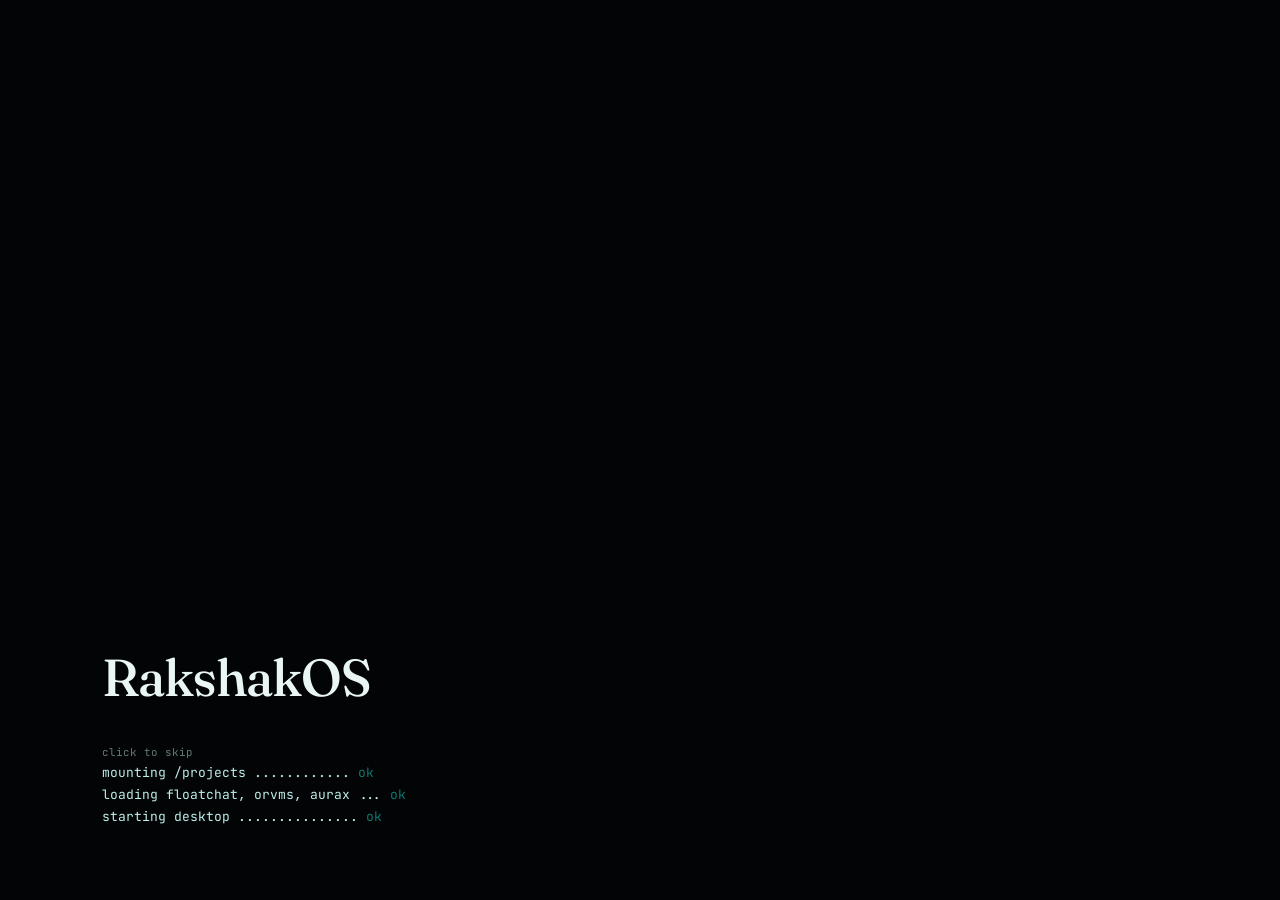
==== index.html @ 95b020c1 "Portfolio: retro desktop OS, FloatChat browser demo, AURAX and ORVMS case studies" ====
<!doctype html>
<html lang="en">
<head>
<meta charset="utf-8">
<meta name="viewport" content="width=device-width,initial-scale=1,viewport-fit=cover">
<title>Rakshak M K — Software Engineer</title>
<meta name="description" content="Portfolio of Rakshak M K, software engineer: FloatChat (RAG over Argo ocean data), ORVMS (maritime risk platform) and AURAX (GNSS-denied UAV stack) — all live, in a retro desktop.">
<meta name="theme-color" content="#05080b">
<meta property="og:title" content="Rakshak M K — Software Engineer">
<meta property="og:description" content="Live demos: ocean-data RAG, maritime risk platform, GNSS-denied UAV mission stack.">
<link rel="icon" href="data:image/svg+xml,%3Csvg xmlns='http://www.w3.org/2000/svg' viewBox='0 0 32 32'%3E%3Crect width='32' height='32' rx='6' fill='%2305080b'/%3E%3Cpath d='M6 21c4-9 8-9 11-3s5 3 9-6' fill='none' stroke='%234fd1c5' stroke-width='2.5' stroke-linecap='square'/%3E%3C/svg%3E">
<link rel="preconnect" href="https://fonts.googleapis.com"><link rel="preconnect" href="https://fonts.gstatic.com" crossorigin>
<link href="https://fonts.googleapis.com/css2?family=Fraunces:ital,opsz,wght@0,9..144,400;0,9..144,500;1,9..144,400&family=Inter:wght@400;500;600&family=JetBrains+Mono:wght@400;500;600&display=swap" rel="stylesheet">
<link rel="stylesheet" href="assets/os.css">
<script>try{var t=localStorage.getItem('os-theme');if(t)document.documentElement.dataset.theme=t;else if(matchMedia('(prefers-color-scheme: light)').matches)document.documentElement.dataset.theme='paper'}catch(e){}</script>
</head>
<body>
<svg width="0" height="0" style="position:absolute" aria-hidden="true">
  <symbol id="i-readme" viewBox="0 0 24 24"><path d="M5 3h10l4 4v14H5z M15 3v4h4 M8 11h8 M8 14h8 M8 17h5"/></symbol>
  <symbol id="i-folder" viewBox="0 0 24 24"><path d="M3 6h7l2 2h9v11H3z M3 10h18"/></symbol>
  <symbol id="i-term" viewBox="0 0 24 24"><path d="M3 5h18v14H3z M7 10l3 2.5L7 15 M12 15h5"/></symbol>
  <symbol id="i-wave" viewBox="0 0 24 24"><path d="M3 5h18v14H3z M5 15c2-6 4-6 6-2s4 4 8-3 M3 9h18"/></symbol>
  <symbol id="i-ship" viewBox="0 0 24 24"><path d="M12 3v9 M8 7h8 M3 14l2 5h14l2-5z M6 14v-2h12v2 M2 22c3-2 5 2 8 0s5 2 8 0 3 0 4 0"/></symbol>
  <symbol id="i-uav" viewBox="0 0 24 24"><path d="M12 3l2 6 9 5-1 2-8-2v4l3 3-1 2-4-2-4 2-1-2 3-3v-4l-8 2-1-2 9-5z"/></symbol>
  <symbol id="i-pdf" viewBox="0 0 24 24"><path d="M5 3h10l4 4v14H5z M15 3v4h4 M8 15h2a1.5 1.5 0 000-3H8v5 M13 17v-5h1.5a2.5 2.5 0 010 5z"/></symbol>
  <symbol id="i-mail" viewBox="0 0 24 24"><path d="M3 6h18v13H3z M3 7l9 7 9-7"/></symbol>
  <symbol id="i-brief" viewBox="0 0 24 24"><path d="M3 8h18v12H3z M9 8V5h6v3 M3 13h18"/></symbol>
  <symbol id="i-chip" viewBox="0 0 24 24"><path d="M7 7h10v10H7z M10 10h4v4h-4z M9 3v4 M15 3v4 M9 17v4 M15 17v4 M3 9h4 M3 15h4 M17 9h4 M17 15h4"/></symbol>
  <symbol id="i-theme" viewBox="0 0 24 24"><path d="M12 3a9 9 0 100 18V3z"/></symbol>
  <symbol id="i-classic" viewBox="0 0 24 24"><path d="M4 4h16v16H4z M4 9h16 M8 13h8 M8 16h5"/></symbol>
</svg>

<main id="desk" aria-label="Desktop">
  <canvas id="wall" aria-hidden="true"></canvas>
  <div id="widget"><b>Rakshak M K</b><span>SOFTWARE ENGINEER · BENGALURU</span><i>double-click an icon · or type in the Terminal</i></div>
  <nav id="icons" aria-label="Applications"></nav>
  <div id="wins"></div>
</main>

<footer id="tb">
  <button id="start" aria-haspopup="menu" aria-expanded="false"><svg width="16" height="16" viewBox="0 0 24 24" fill="none" stroke="currentColor" stroke-width="2.4"><path d="M3 18c4-10 8-10 11-3s5 3 7-6"/></svg>START</button>
  <div id="tasks" role="tablist" aria-label="Open windows"></div>
  <div id="tray"><button id="b-theme" title="Switch theme" aria-label="Switch theme">◐</button><span class="clock" id="clock">--:--</span></div>
</footer>
<div id="menu" role="menu" aria-label="Start menu"></div>

<!-- Crawler- and screen-reader-friendly text; the desktop above is progressive enhancement. -->
<section class="sr">
  <h1>Rakshak M K — Software Engineer</h1>
  <p>Computer Science undergraduate (BMSIT&amp;M, CGPA 8.66) and Software Engineer Intern at ApthaAI. Builds AI-driven, data-intensive systems.</p>
  <h2>Projects</h2>
  <ul>
    <li><a href="floatchat/">FloatChat</a> — natural-language questions over real Argo float profiles: NetCDF ingestion, PostgreSQL + pgvector semantic search, tool-using agent. Live demo.</li>
    <li><a href="orvms/">ORVMS</a> — multi-tenant maritime risk and supply-chain platform on Cloudflare Workers, D1 and Durable Objects; 226 automated tests.</li>
    <li><a href="aura-x/">AURAX</a> — GNSS-denied UAV mission stack with uncertainty-aware route planning; presented at ICMOTA 2026, IIT BHU.</li>
  </ul>
  <p><a href="classic.html">Classic view</a> · <a href="mailto:rakshak.km.3011@gmail.com">Email</a> · <a href="https://github.com/raksh3011">GitHub</a> · <a href="https://www.linkedin.com/in/rakshak-m-k/">LinkedIn</a></p>
</section>
<noscript><p style="position:fixed;inset:auto 0 60px 0;text-align:center;color:#aaa;font:14px sans-serif">The desktop needs JavaScript — see the <a href="classic.html" style="color:#4fd1c5">classic view</a>.</p></noscript>
<script src="assets/os.js"></script>
</body>
</html>
---- assets/os.css ----
/* RakshakOS — a retro desktop for a portfolio. Tokens first; everything themeable. */
:root{
  --bg:#05080b; --desk:#070d11; --panel:#0c1419; --panel2:#101b21; --line:#1b2a33; --line2:#2a3f4b;
  --ink:#e6eef0; --mute:#8fa3ad; --dim:#5d7380; --accent:#4fd1c5; --accent2:#f2b66d; --accent-ink:#031a18;
  --danger:#ff6b6b; --shadow:rgba(0,0,0,.55);
  --mono:'JetBrains Mono',ui-monospace,Consolas,monospace; --serif:'Fraunces',Georgia,serif; --sans:'Inter',system-ui,sans-serif;
  --bar:42px; --tb:44px; --r:6px;
}
:root[data-theme="paper"]{
  --bg:#d9d3c4; --desk:#cfc8b6; --panel:#f4efe3; --panel2:#ebe5d5; --line:#cbc3af; --line2:#a79f8a;
  --ink:#1a1f22; --mute:#4d5961; --dim:#76808a; --accent:#0a7a72; --accent2:#a35d0c; --accent-ink:#fff; --shadow:rgba(40,30,10,.35);
}
*{box-sizing:border-box;margin:0}
html,body{height:100%;overflow:hidden}
body{background:var(--bg);color:var(--ink);font:400 14px/1.55 var(--sans);-webkit-font-smoothing:antialiased;user-select:none;-webkit-user-select:none}
a{color:var(--accent)}
button{font:inherit;color:inherit}
:focus-visible{outline:2px solid var(--accent);outline-offset:2px}
.sr{position:absolute;width:1px;height:1px;overflow:hidden;clip:rect(0 0 0 0);white-space:nowrap}

/* ---------- desktop ---------- */
#desk{position:fixed;inset:0 0 var(--tb) 0;background:var(--desk);overflow:hidden}
#wall{position:absolute;inset:0;width:100%;height:100%}
#desk::before{content:"";position:absolute;inset:0;background-image:radial-gradient(var(--line) 1px,transparent 1px);background-size:24px 24px;opacity:.55;pointer-events:none}
.crt::after{content:"";position:fixed;inset:0;pointer-events:none;z-index:9999;background:repeating-linear-gradient(0deg,rgba(0,0,0,.07) 0 1px,transparent 1px 3px);mix-blend-mode:multiply}
#widget{position:absolute;right:28px;top:24px;text-align:right;pointer-events:none}
#widget b{display:block;font:500 clamp(22px,3vw,34px)/1.1 var(--serif);letter-spacing:-.02em}
#widget span{font:12px var(--mono);color:var(--mute);letter-spacing:.06em}
#widget i{display:block;font:11px var(--mono);color:var(--dim);font-style:normal;margin-top:6px}
#icons{position:absolute;left:14px;top:14px;bottom:14px;display:flex;flex-direction:column;flex-wrap:wrap;gap:6px 6px;align-content:flex-start}
.ico{width:92px;padding:8px 4px 6px;border:1px solid transparent;background:none;border-radius:var(--r);cursor:default;text-align:center;display:flex;flex-direction:column;align-items:center;gap:6px}
.ico svg{width:44px;height:44px;stroke:var(--accent);fill:none;stroke-width:1.5;stroke-linecap:square;stroke-linejoin:miter;filter:drop-shadow(2px 2px 0 var(--shadow))}
.ico span{font:500 11.5px/1.25 var(--mono);color:var(--ink);padding:1px 4px;text-shadow:0 1px 0 var(--bg)}
.ico:hover,.ico.sel{background:color-mix(in srgb,var(--accent) 14%,transparent);border-color:color-mix(in srgb,var(--accent) 45%,transparent)}
.ico.sel span{background:var(--accent);color:var(--accent-ink);text-shadow:none}

/* ---------- windows ---------- */
.win{position:absolute;display:flex;flex-direction:column;background:var(--panel);border:1px solid var(--line2);border-radius:var(--r);box-shadow:5px 5px 0 var(--shadow);min-width:280px;min-height:160px;overflow:hidden}
.win.active{border-color:var(--accent);box-shadow:5px 5px 0 var(--shadow),0 0 0 1px color-mix(in srgb,var(--accent) 35%,transparent)}
.win.max{inset:0!important;width:auto!important;height:auto!important;border-radius:0;box-shadow:none}
.win.min{display:none}
.win.opening{animation:pop .16s ease-out}
@keyframes pop{from{transform:scale(.96);opacity:0}}
.tbar{height:34px;flex:none;display:flex;align-items:center;gap:10px;padding:0 6px 0 12px;background:var(--panel2);border-bottom:1px solid var(--line);cursor:grab;touch-action:none}
.win.active .tbar{background:linear-gradient(90deg,color-mix(in srgb,var(--accent) 22%,var(--panel2)),var(--panel2) 70%)}
.tbar:active{cursor:grabbing}
.tbar svg{width:15px;height:15px;stroke:var(--accent);fill:none;stroke-width:1.8;flex:none}
.tbar h2{flex:1;font:500 12px var(--mono);letter-spacing:.07em;text-transform:uppercase;white-space:nowrap;overflow:hidden;text-overflow:ellipsis;color:var(--mute)}
.win.active .tbar h2{color:var(--ink)}
.tctl{display:flex;gap:4px}
.tctl button{width:26px;height:24px;border:1px solid var(--line2);background:var(--panel);border-radius:3px;cursor:pointer;display:grid;place-items:center;font:13px/1 var(--mono);color:var(--mute)}
.tctl button:hover{background:var(--accent);color:var(--accent-ink);border-color:var(--accent)}
.tctl .x:hover{background:var(--danger);border-color:var(--danger);color:#fff}
.body{flex:1;min-height:0;overflow:auto;user-select:text;-webkit-user-select:text;position:relative}
.body iframe{position:absolute;inset:0;width:100%;height:100%;border:0;background:#000}
.win.dragging iframe,.win.resizing iframe{pointer-events:none}
.rz{position:absolute;right:0;bottom:0;width:18px;height:18px;cursor:nwse-resize;touch-action:none;background:linear-gradient(135deg,transparent 50%,var(--line2) 50% 58%,transparent 58% 70%,var(--line2) 70% 78%,transparent 78%)}
.win.max .rz{display:none}

/* window content typography */
.doc{padding:22px 26px 30px;max-width:78ch}
.doc h1{font:500 clamp(26px,3.4vw,38px)/1.1 var(--serif);letter-spacing:-.025em;margin-bottom:6px}
.doc h1 em{color:var(--accent);font-weight:400}
.doc h3{font:500 11px var(--mono);letter-spacing:.12em;text-transform:uppercase;color:var(--accent);margin:26px 0 8px}
.doc p{color:var(--mute);margin:8px 0}
.doc p b,.doc li b{color:var(--ink);font-weight:500}
.doc ul{padding-left:18px;color:var(--mute)}.doc li{margin:5px 0}
.sub{font:12px var(--mono);color:var(--dim);margin-bottom:14px}
.row{display:flex;gap:8px;flex-wrap:wrap;margin:14px 0 4px}
.btn{display:inline-flex;align-items:center;gap:7px;padding:7px 13px;font:500 12px var(--mono);border:1px solid var(--line2);background:var(--panel2);border-radius:3px;cursor:pointer;color:var(--ink);text-decoration:none;box-shadow:2px 2px 0 var(--shadow)}
.btn:hover{border-color:var(--accent);transform:translate(-1px,-1px)}
.btn:active{transform:translate(1px,1px);box-shadow:none}
.btn.pri{background:var(--accent);color:var(--accent-ink);border-color:var(--accent);font-weight:600}
.kv{display:grid;grid-template-columns:auto 1fr;gap:4px 16px;font:12.5px var(--mono);margin:6px 0}.kv dt{color:var(--dim)}.kv dd{margin:0;color:var(--ink)}
.cards{display:grid;grid-template-columns:repeat(auto-fit,minmax(250px,1fr));gap:14px;padding:18px}
.card{border:1px solid var(--line2);background:var(--panel2);border-radius:var(--r);padding:16px;display:flex;flex-direction:column;gap:8px;box-shadow:3px 3px 0 var(--shadow)}
.card:hover{border-color:var(--accent)}
.card h4{font:500 19px/1.2 var(--serif);letter-spacing:-.01em}
.card p{color:var(--mute);font-size:13px}
.tags{display:flex;gap:5px;flex-wrap:wrap}.tags span{font:11px var(--mono);padding:2px 7px;border:1px solid var(--line2);color:var(--mute);border-radius:3px}
.live{font:11px var(--mono);color:var(--accent);display:flex;gap:6px;align-items:center}
.live::before{content:"";width:7px;height:7px;border-radius:50%;background:var(--accent);box-shadow:0 0 8px var(--accent)}
.card .row{margin-top:auto}
.tl{border-left:1px solid var(--line2);margin:8px 0 0 5px;padding-left:20px;display:flex;flex-direction:column;gap:20px}
.tl div{position:relative}.tl div::before{content:"";position:absolute;left:-26px;top:7px;width:9px;height:9px;background:var(--accent)}
.tl h4{font-weight:600;font-size:14px}.tl small{font:12px var(--mono);color:var(--dim)}
.tl p{margin:4px 0 0}

/* terminal */
.term{background:#030607;color:#bfeee9;font:13px/1.5 var(--mono);padding:12px 14px;height:100%;overflow:auto;cursor:text}
:root[data-theme="paper"] .term{background:#14110b;color:#e5dfc8}
.term .o{white-space:pre-wrap;word-break:break-word}.term .p{color:var(--accent)}.term .d{color:#6b8791}.term a{color:var(--accent2)}
.term .in{display:flex;gap:8px}.term input{flex:1;background:none;border:0;outline:0;color:inherit;font:inherit;user-select:text;caret-color:var(--accent)}

/* ---------- taskbar ---------- */
#tb{position:fixed;left:0;right:0;bottom:0;height:var(--tb);background:var(--panel);border-top:1px solid var(--line2);display:flex;align-items:center;gap:8px;padding:0 8px;z-index:9000}
#start{height:32px;padding:0 14px;background:var(--accent);color:var(--accent-ink);border:0;border-radius:3px;font:600 13px var(--mono);cursor:pointer;display:flex;align-items:center;gap:8px;box-shadow:2px 2px 0 var(--shadow)}
#start:active{transform:translate(1px,1px);box-shadow:none}
#tasks{flex:1;display:flex;gap:6px;overflow:hidden;min-width:0}
.task{max-width:190px;min-width:0;height:30px;padding:0 12px;background:var(--panel2);border:1px solid var(--line2);border-radius:3px;cursor:pointer;font:12px var(--mono);white-space:nowrap;overflow:hidden;text-overflow:ellipsis;color:var(--mute)}
.task.on{border-color:var(--accent);color:var(--ink);background:color-mix(in srgb,var(--accent) 14%,var(--panel2))}
.task.m{opacity:.6}
#tray{display:flex;align-items:center;gap:8px;font:12px var(--mono);color:var(--mute)}
#tray button{background:none;border:1px solid var(--line2);border-radius:3px;height:28px;padding:0 9px;cursor:pointer;color:var(--mute)}
#tray button:hover{color:var(--ink);border-color:var(--accent)}
#menu{position:fixed;left:8px;bottom:calc(var(--tb) + 6px);width:290px;background:var(--panel);border:1px solid var(--accent);border-radius:var(--r);box-shadow:5px 5px 0 var(--shadow);z-index:9100;padding:6px;display:none}
#menu.open{display:block;animation:pop .12s ease-out}
#menu header{padding:10px 12px;border-bottom:1px solid var(--line);margin-bottom:4px}
#menu header b{font:500 18px var(--serif);display:block}#menu header span{font:11px var(--mono);color:var(--dim)}
#menu button,#menu a{display:flex;gap:12px;align-items:center;width:100%;padding:9px 12px;background:none;border:0;border-radius:3px;text-align:left;cursor:pointer;text-decoration:none;color:var(--ink);font:13px var(--mono)}
#menu button:hover,#menu a:hover{background:var(--accent);color:var(--accent-ink)}
#menu svg{width:18px;height:18px;stroke:currentColor;fill:none;stroke-width:1.6}
#menu hr{border:0;border-top:1px solid var(--line);margin:4px 0}

/* boot */
#boot{position:fixed;inset:0;background:#020405;color:#bfeee9;z-index:99999;font:13px/1.7 var(--mono);padding:8vh 8vw;display:flex;flex-direction:column;justify-content:flex-end;cursor:pointer}
#boot .ok{color:var(--accent)}#boot b{font:500 clamp(28px,5vw,52px) var(--serif);color:#e9f6f5;display:block;margin-bottom:18px;letter-spacing:-.02em}
#boot small{opacity:.5;margin-top:16px}

/* touch / small screens: windows go full-screen, one at a time */
@media(max-width:760px){
  #icons{right:10px;left:10px;top:70px;flex-direction:row;gap:4px;justify-content:center;align-content:flex-start}
  #widget{left:16px;right:16px;top:14px;text-align:left}
  .win{inset:0 0 0 0!important;width:auto!important;height:auto!important;border-radius:0;box-shadow:none}
  .rz,.tctl .mx{display:none}
  .ico{width:84px}
  .task{max-width:110px}
  #tray .clock{display:none}
}
@media(prefers-reduced-motion:reduce){.win.opening,#menu.open{animation:none}}
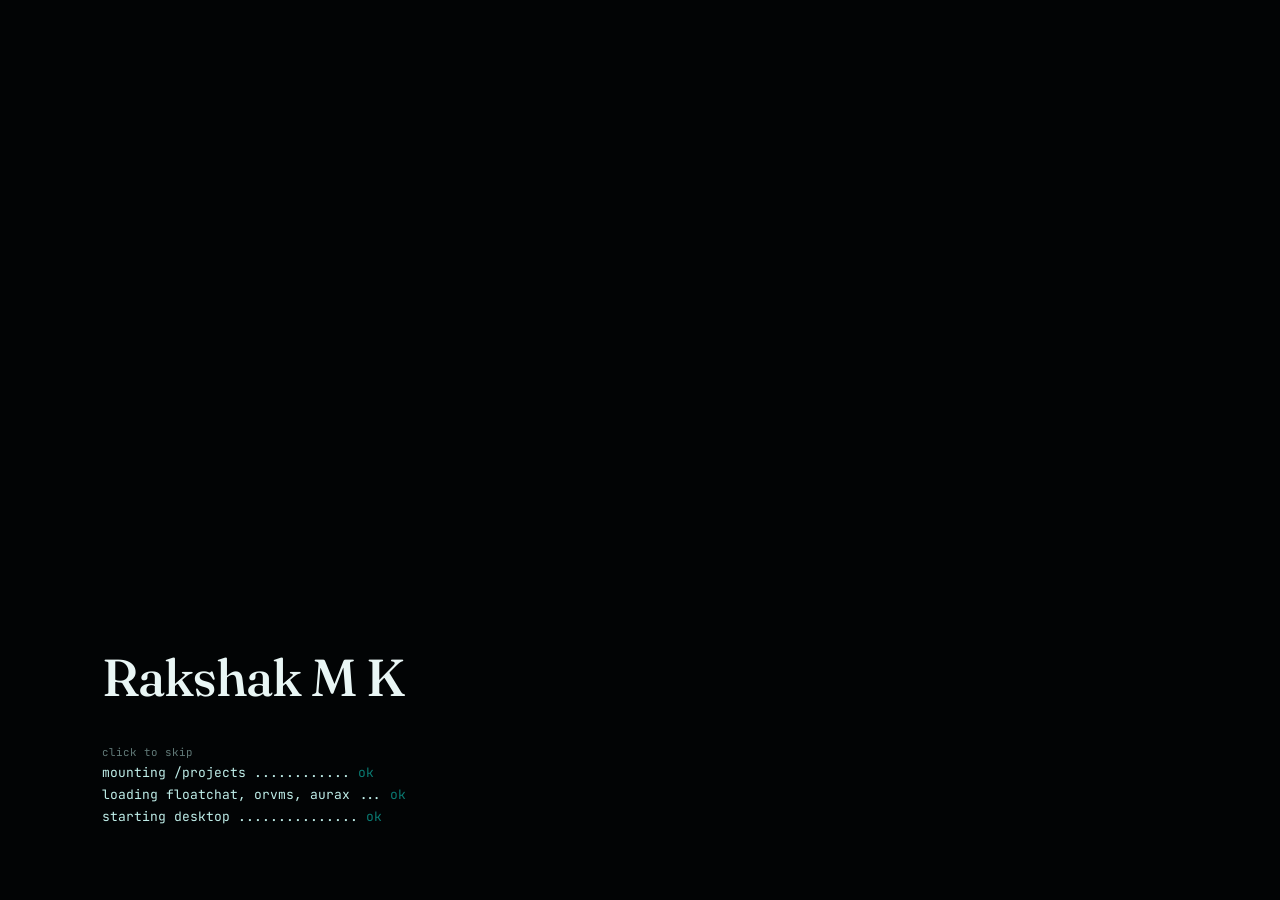
==== commit d8c9bd57: "Wallpaper always painted, drop RakshakOS branding, resume by mail, AURAX flagship first and private" ====
--- a/index.html
+++ b/index.html
@@ -11,7 +11,7 @@
 <link rel="icon" href="data:image/svg+xml,%3Csvg xmlns='http://www.w3.org/2000/svg' viewBox='0 0 32 32'%3E%3Crect width='32' height='32' rx='6' fill='%2305080b'/%3E%3Cpath d='M6 21c4-9 8-9 11-3s5 3 9-6' fill='none' stroke='%234fd1c5' stroke-width='2.5' stroke-linecap='square'/%3E%3C/svg%3E">
 <link rel="preconnect" href="https://fonts.googleapis.com"><link rel="preconnect" href="https://fonts.gstatic.com" crossorigin>
 <link href="https://fonts.googleapis.com/css2?family=Fraunces:ital,opsz,wght@0,9..144,400;0,9..144,500;1,9..144,400&family=Inter:wght@400;500;600&family=JetBrains+Mono:wght@400;500;600&display=swap" rel="stylesheet">
-<link rel="stylesheet" href="assets/os.css">
+<link rel="stylesheet" href="assets/os.css?v=3">
 <script>try{var t=localStorage.getItem('os-theme');if(t)document.documentElement.dataset.theme=t;else if(matchMedia('(prefers-color-scheme: light)').matches)document.documentElement.dataset.theme='paper'}catch(e){}</script>
 </head>
 <body>
@@ -57,6 +57,6 @@
   <p><a href="classic.html">Classic view</a> · <a href="mailto:rakshak.km.3011@gmail.com">Email</a> · <a href="https://github.com/raksh3011">GitHub</a> · <a href="https://www.linkedin.com/in/rakshak-m-k/">LinkedIn</a></p>
 </section>
 <noscript><p style="position:fixed;inset:auto 0 60px 0;text-align:center;color:#aaa;font:14px sans-serif">The desktop needs JavaScript — see the <a href="classic.html" style="color:#4fd1c5">classic view</a>.</p></noscript>
-<script src="assets/os.js"></script>
+<script src="assets/os.js?v=3"></script>
 </body>
 </html>
--- a/assets/os.css
+++ b/assets/os.css
@@ -1,4 +1,4 @@
-/* RakshakOS — a retro desktop for a portfolio. Tokens first; everything themeable. */
+/* A retro desktop for a portfolio. Tokens first; everything themeable. */
 :root{
   --bg:#05080b; --desk:#070d11; --panel:#0c1419; --panel2:#101b21; --line:#1b2a33; --line2:#2a3f4b;
   --ink:#e6eef0; --mute:#8fa3ad; --dim:#5d7380; --accent:#4fd1c5; --accent2:#f2b66d; --accent-ink:#031a18;
@@ -19,7 +19,7 @@
 .sr{position:absolute;width:1px;height:1px;overflow:hidden;clip:rect(0 0 0 0);white-space:nowrap}
 
 /* ---------- desktop ---------- */
-#desk{position:fixed;inset:0 0 var(--tb) 0;background:var(--desk);overflow:hidden}
+#desk{position:fixed;inset:0 0 var(--tb) 0;background:radial-gradient(ellipse 70% 60% at 68% 42%,color-mix(in srgb,var(--accent) 16%,var(--desk)),var(--desk) 70%),var(--desk);overflow:hidden}
 #wall{position:absolute;inset:0;width:100%;height:100%}
 #desk::before{content:"";position:absolute;inset:0;background-image:radial-gradient(var(--line) 1px,transparent 1px);background-size:24px 24px;opacity:.55;pointer-events:none}
 .crt::after{content:"";position:fixed;inset:0;pointer-events:none;z-index:9999;background:repeating-linear-gradient(0deg,rgba(0,0,0,.07) 0 1px,transparent 1px 3px);mix-blend-mode:multiply}
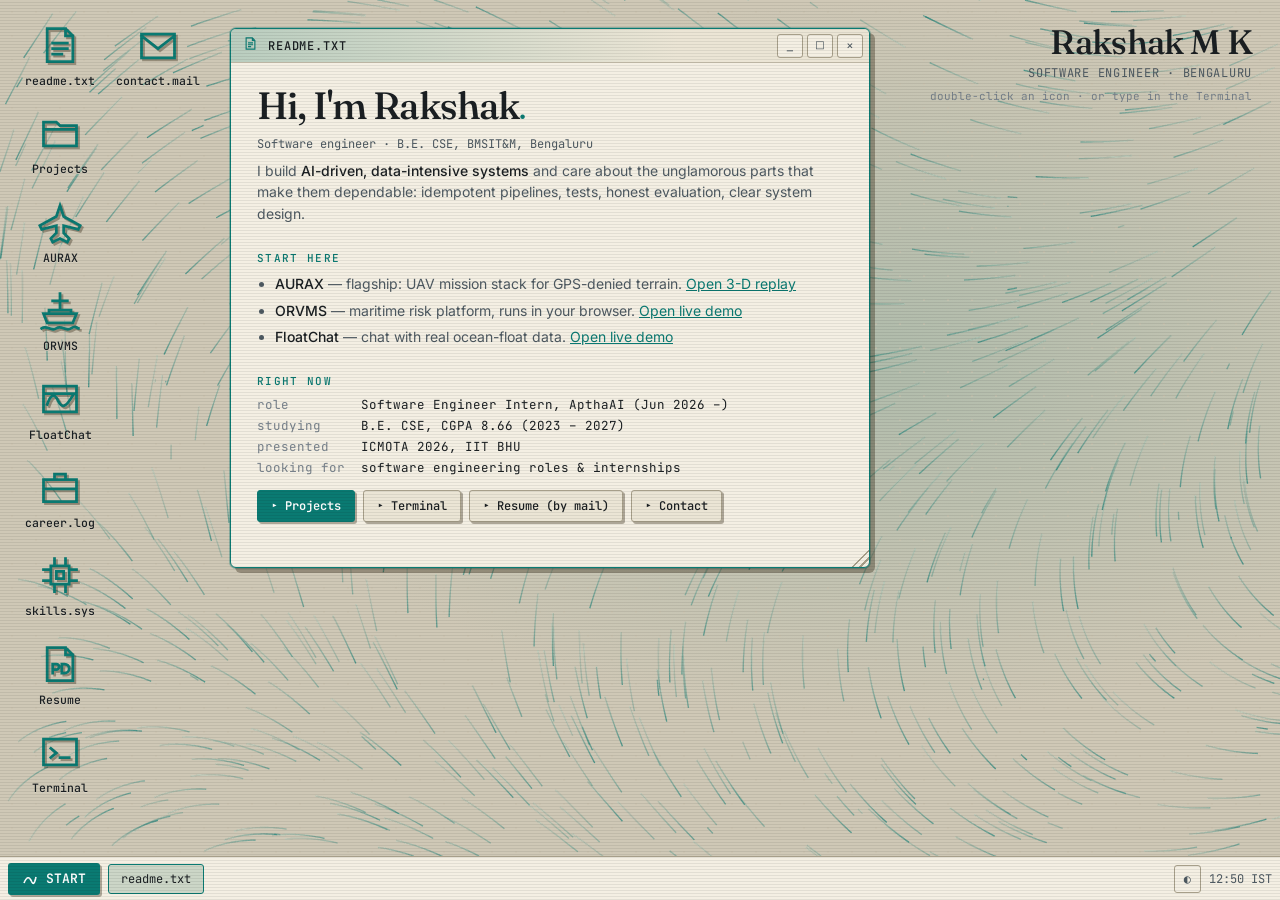
==== commit a9ba848e: "Point AURAX replay at Cloudflare Pages" ====
--- a/index.html
+++ b/index.html
@@ -11,7 +11,7 @@
 <link rel="icon" href="data:image/svg+xml,%3Csvg xmlns='http://www.w3.org/2000/svg' viewBox='0 0 32 32'%3E%3Crect width='32' height='32' rx='6' fill='%2305080b'/%3E%3Cpath d='M6 21c4-9 8-9 11-3s5 3 9-6' fill='none' stroke='%234fd1c5' stroke-width='2.5' stroke-linecap='square'/%3E%3C/svg%3E">
 <link rel="preconnect" href="https://fonts.googleapis.com"><link rel="preconnect" href="https://fonts.gstatic.com" crossorigin>
 <link href="https://fonts.googleapis.com/css2?family=Fraunces:ital,opsz,wght@0,9..144,400;0,9..144,500;1,9..144,400&family=Inter:wght@400;500;600&family=JetBrains+Mono:wght@400;500;600&display=swap" rel="stylesheet">
-<link rel="stylesheet" href="assets/os.css?v=3">
+<link rel="stylesheet" href="assets/os.css?v=4">
 <script>try{var t=localStorage.getItem('os-theme');if(t)document.documentElement.dataset.theme=t;else if(matchMedia('(prefers-color-scheme: light)').matches)document.documentElement.dataset.theme='paper'}catch(e){}</script>
 </head>
 <body>
@@ -57,6 +57,6 @@
   <p><a href="classic.html">Classic view</a> · <a href="mailto:rakshak.km.3011@gmail.com">Email</a> · <a href="https://github.com/raksh3011">GitHub</a> · <a href="https://www.linkedin.com/in/rakshak-m-k/">LinkedIn</a></p>
 </section>
 <noscript><p style="position:fixed;inset:auto 0 60px 0;text-align:center;color:#aaa;font:14px sans-serif">The desktop needs JavaScript — see the <a href="classic.html" style="color:#4fd1c5">classic view</a>.</p></noscript>
-<script src="assets/os.js?v=3"></script>
+<script src="assets/os.js?v=4"></script>
 </body>
 </html>
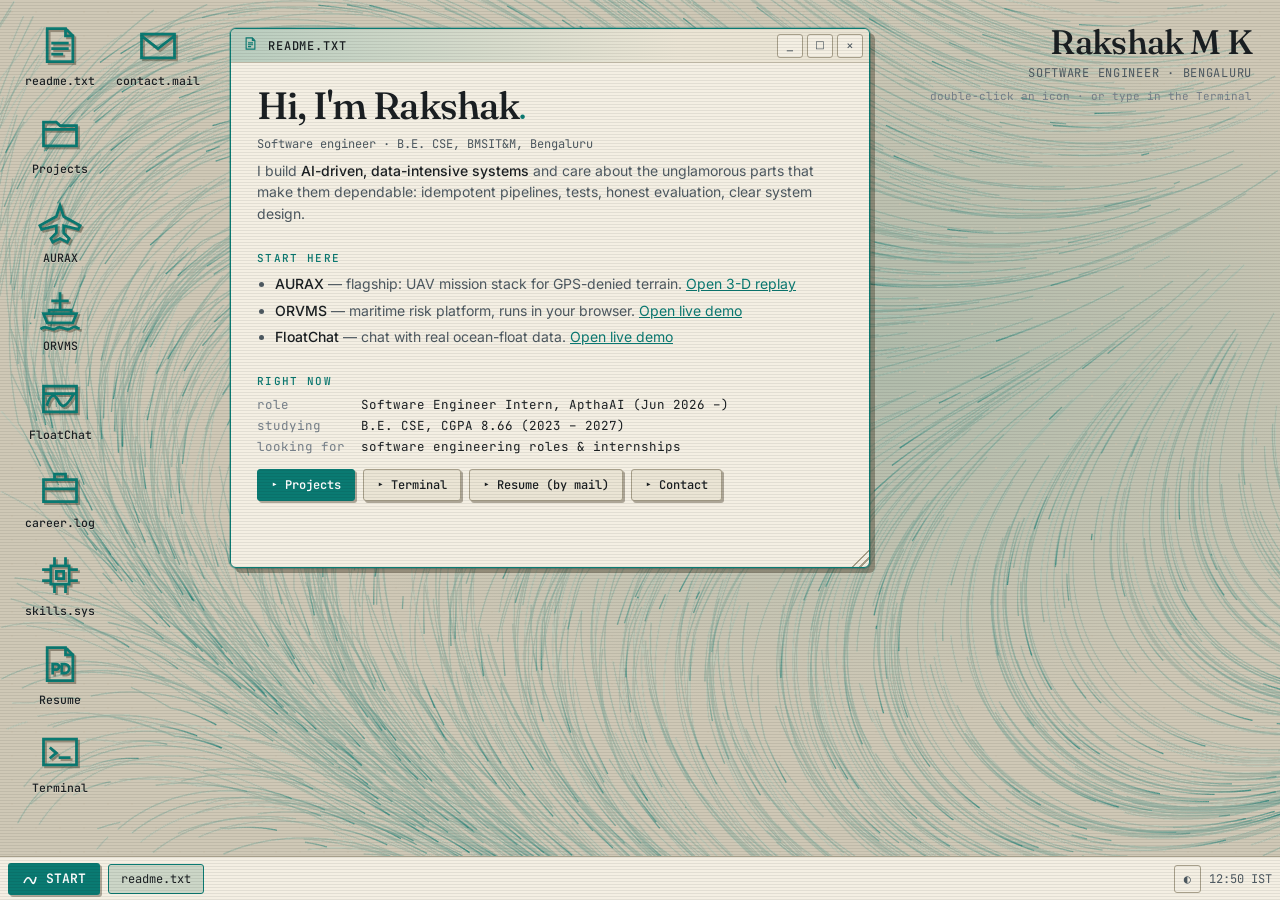
==== commit f5809ec5: "Animate wallpaper regardless of OS motion setting, new favicon, trim readme and start menu" ====
--- a/index.html
+++ b/index.html
@@ -8,10 +8,10 @@
 <meta name="theme-color" content="#05080b">
 <meta property="og:title" content="Rakshak M K — Software Engineer">
 <meta property="og:description" content="Live demos: ocean-data RAG, maritime risk platform, GNSS-denied UAV mission stack.">
-<link rel="icon" href="data:image/svg+xml,%3Csvg xmlns='http://www.w3.org/2000/svg' viewBox='0 0 32 32'%3E%3Crect width='32' height='32' rx='6' fill='%2305080b'/%3E%3Cpath d='M6 21c4-9 8-9 11-3s5 3 9-6' fill='none' stroke='%234fd1c5' stroke-width='2.5' stroke-linecap='square'/%3E%3C/svg%3E">
+<link rel="icon" type="image/svg+xml" href="assets/favicon.svg">
 <link rel="preconnect" href="https://fonts.googleapis.com"><link rel="preconnect" href="https://fonts.gstatic.com" crossorigin>
 <link href="https://fonts.googleapis.com/css2?family=Fraunces:ital,opsz,wght@0,9..144,400;0,9..144,500;1,9..144,400&family=Inter:wght@400;500;600&family=JetBrains+Mono:wght@400;500;600&display=swap" rel="stylesheet">
-<link rel="stylesheet" href="assets/os.css?v=4">
+<link rel="stylesheet" href="assets/os.css?v=5">
 <script>try{var t=localStorage.getItem('os-theme');if(t)document.documentElement.dataset.theme=t;else if(matchMedia('(prefers-color-scheme: light)').matches)document.documentElement.dataset.theme='paper'}catch(e){}</script>
 </head>
 <body>
@@ -54,9 +54,9 @@
     <li><a href="orvms/">ORVMS</a> — multi-tenant maritime risk and supply-chain platform on Cloudflare Workers, D1 and Durable Objects; 226 automated tests.</li>
     <li><a href="aura-x/">AURAX</a> — GNSS-denied UAV mission stack with uncertainty-aware route planning; presented at ICMOTA 2026, IIT BHU.</li>
   </ul>
-  <p><a href="classic.html">Classic view</a> · <a href="mailto:rakshak.km.3011@gmail.com">Email</a> · <a href="https://github.com/raksh3011">GitHub</a> · <a href="https://www.linkedin.com/in/rakshak-m-k/">LinkedIn</a></p>
+  <p><a href="mailto:rakshak.km.3011@gmail.com">Email</a> · <a href="https://github.com/raksh3011">GitHub</a> · <a href="https://www.linkedin.com/in/rakshak-m-k/">LinkedIn</a></p>
 </section>
-<noscript><p style="position:fixed;inset:auto 0 60px 0;text-align:center;color:#aaa;font:14px sans-serif">The desktop needs JavaScript — see the <a href="classic.html" style="color:#4fd1c5">classic view</a>.</p></noscript>
-<script src="assets/os.js?v=4"></script>
+<noscript><p style="position:fixed;inset:auto 0 60px 0;text-align:center;color:#aaa;font:14px sans-serif">The desktop needs JavaScript. Email: rakshak.km.3011@gmail.com</p></noscript>
+<script src="assets/os.js?v=5"></script>
 </body>
 </html>
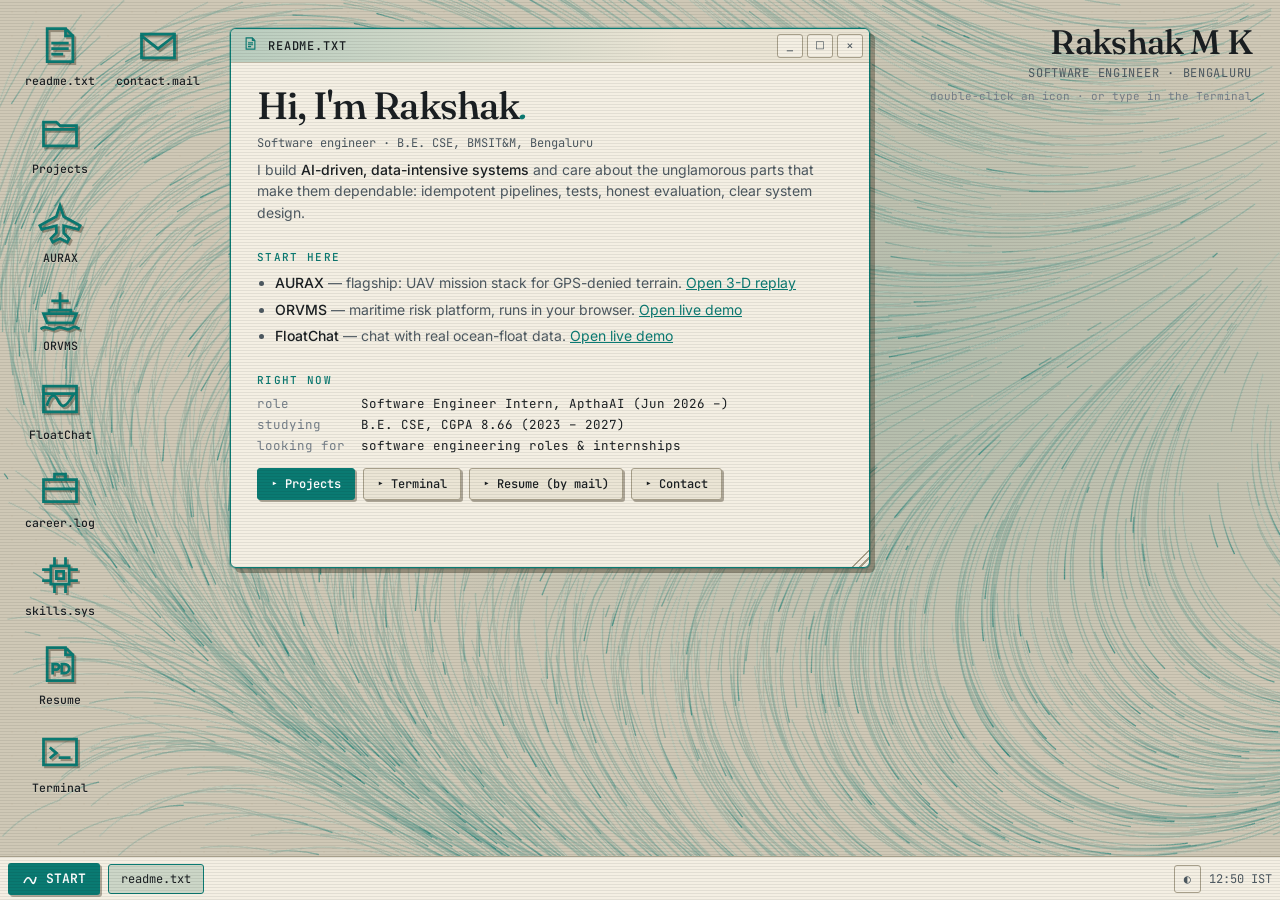
==== commit cf7601a9: "Add SSLC to education" ====
--- a/index.html
+++ b/index.html
@@ -57,6 +57,6 @@
   <p><a href="mailto:rakshak.km.3011@gmail.com">Email</a> · <a href="https://github.com/raksh3011">GitHub</a> · <a href="https://www.linkedin.com/in/rakshak-m-k/">LinkedIn</a></p>
 </section>
 <noscript><p style="position:fixed;inset:auto 0 60px 0;text-align:center;color:#aaa;font:14px sans-serif">The desktop needs JavaScript. Email: rakshak.km.3011@gmail.com</p></noscript>
-<script src="assets/os.js?v=5"></script>
+<script src="assets/os.js?v=6"></script>
 </body>
 </html>
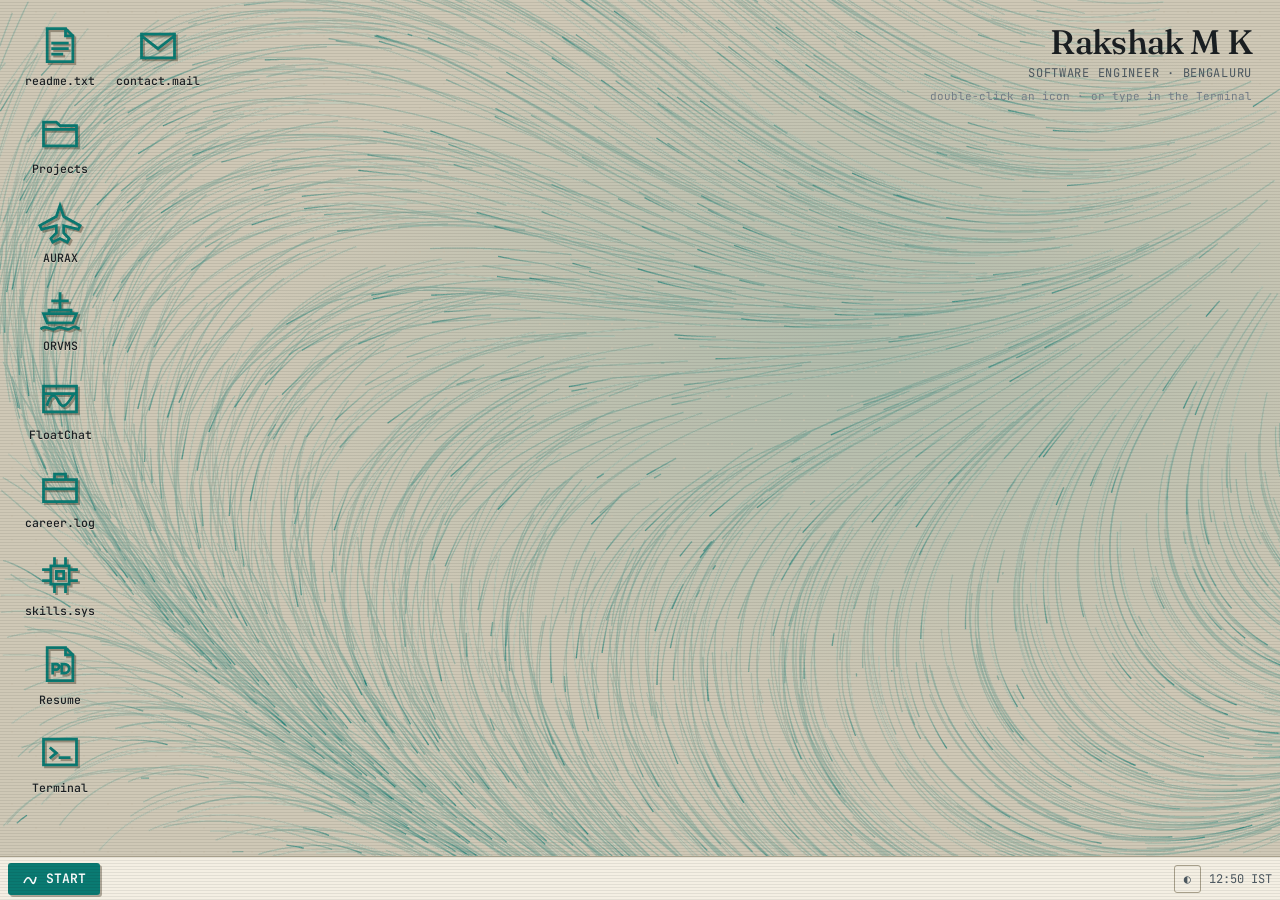
==== commit 1f55bd01: "Do not open readme.txt on load" ====
--- a/index.html
+++ b/index.html
@@ -57,6 +57,6 @@
   <p><a href="mailto:rakshak.km.3011@gmail.com">Email</a> · <a href="https://github.com/raksh3011">GitHub</a> · <a href="https://www.linkedin.com/in/rakshak-m-k/">LinkedIn</a></p>
 </section>
 <noscript><p style="position:fixed;inset:auto 0 60px 0;text-align:center;color:#aaa;font:14px sans-serif">The desktop needs JavaScript. Email: rakshak.km.3011@gmail.com</p></noscript>
-<script src="assets/os.js?v=6"></script>
+<script src="assets/os.js?v=7"></script>
 </body>
 </html>
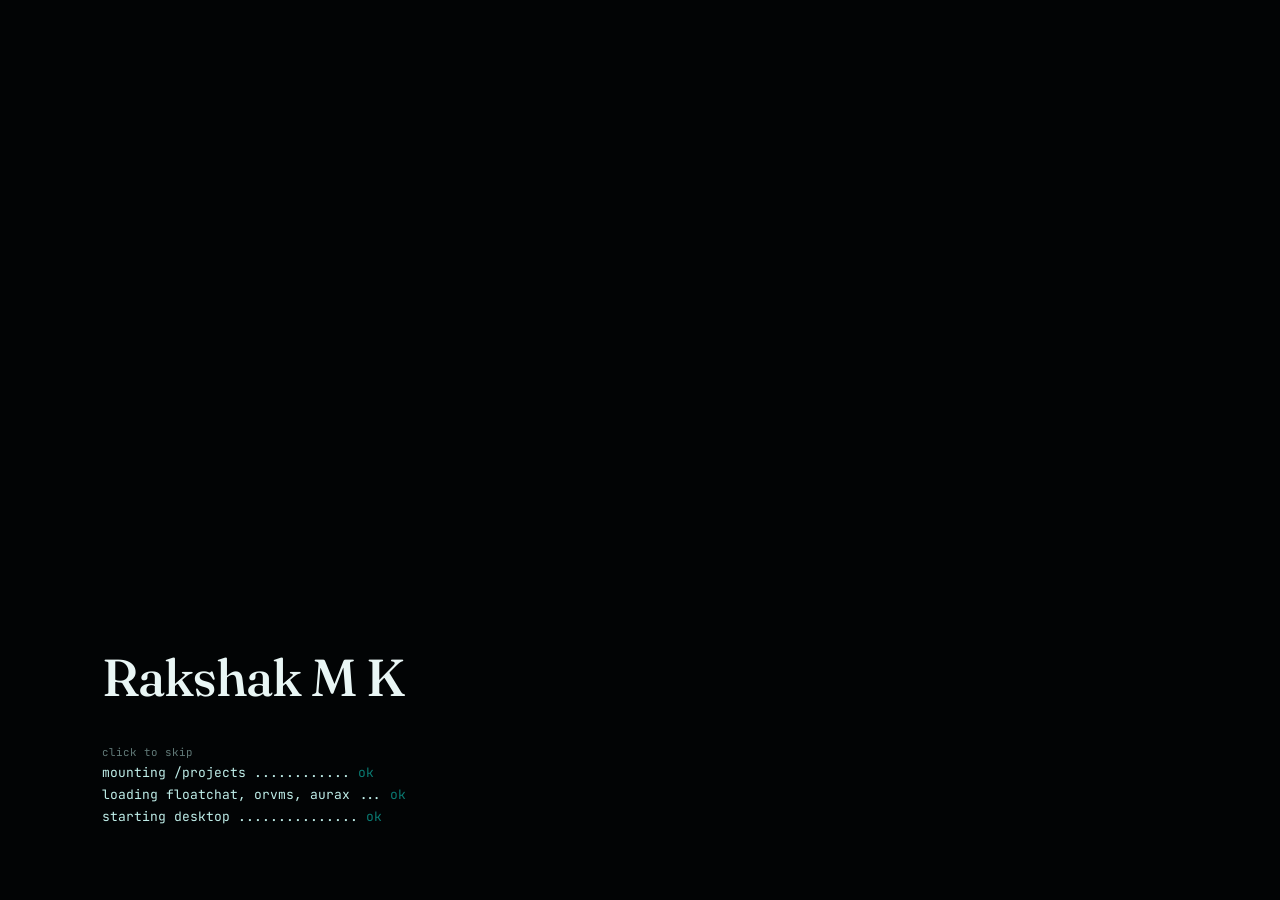
==== commit 69ffdaca: "Add privacy-first visit counter" ====
--- a/index.html
+++ b/index.html
@@ -57,6 +57,7 @@
   <p><a href="mailto:rakshak.km.3011@gmail.com">Email</a> · <a href="https://github.com/raksh3011">GitHub</a> · <a href="https://www.linkedin.com/in/rakshak-m-k/">LinkedIn</a></p>
 </section>
 <noscript><p style="position:fixed;inset:auto 0 60px 0;text-align:center;color:#aaa;font:14px sans-serif">The desktop needs JavaScript. Email: rakshak.km.3011@gmail.com</p></noscript>
-<script src="assets/os.js?v=7"></script>
+<script src="assets/track.js"></script>
+<script src="assets/os.js?v=8"></script>
 </body>
 </html>
